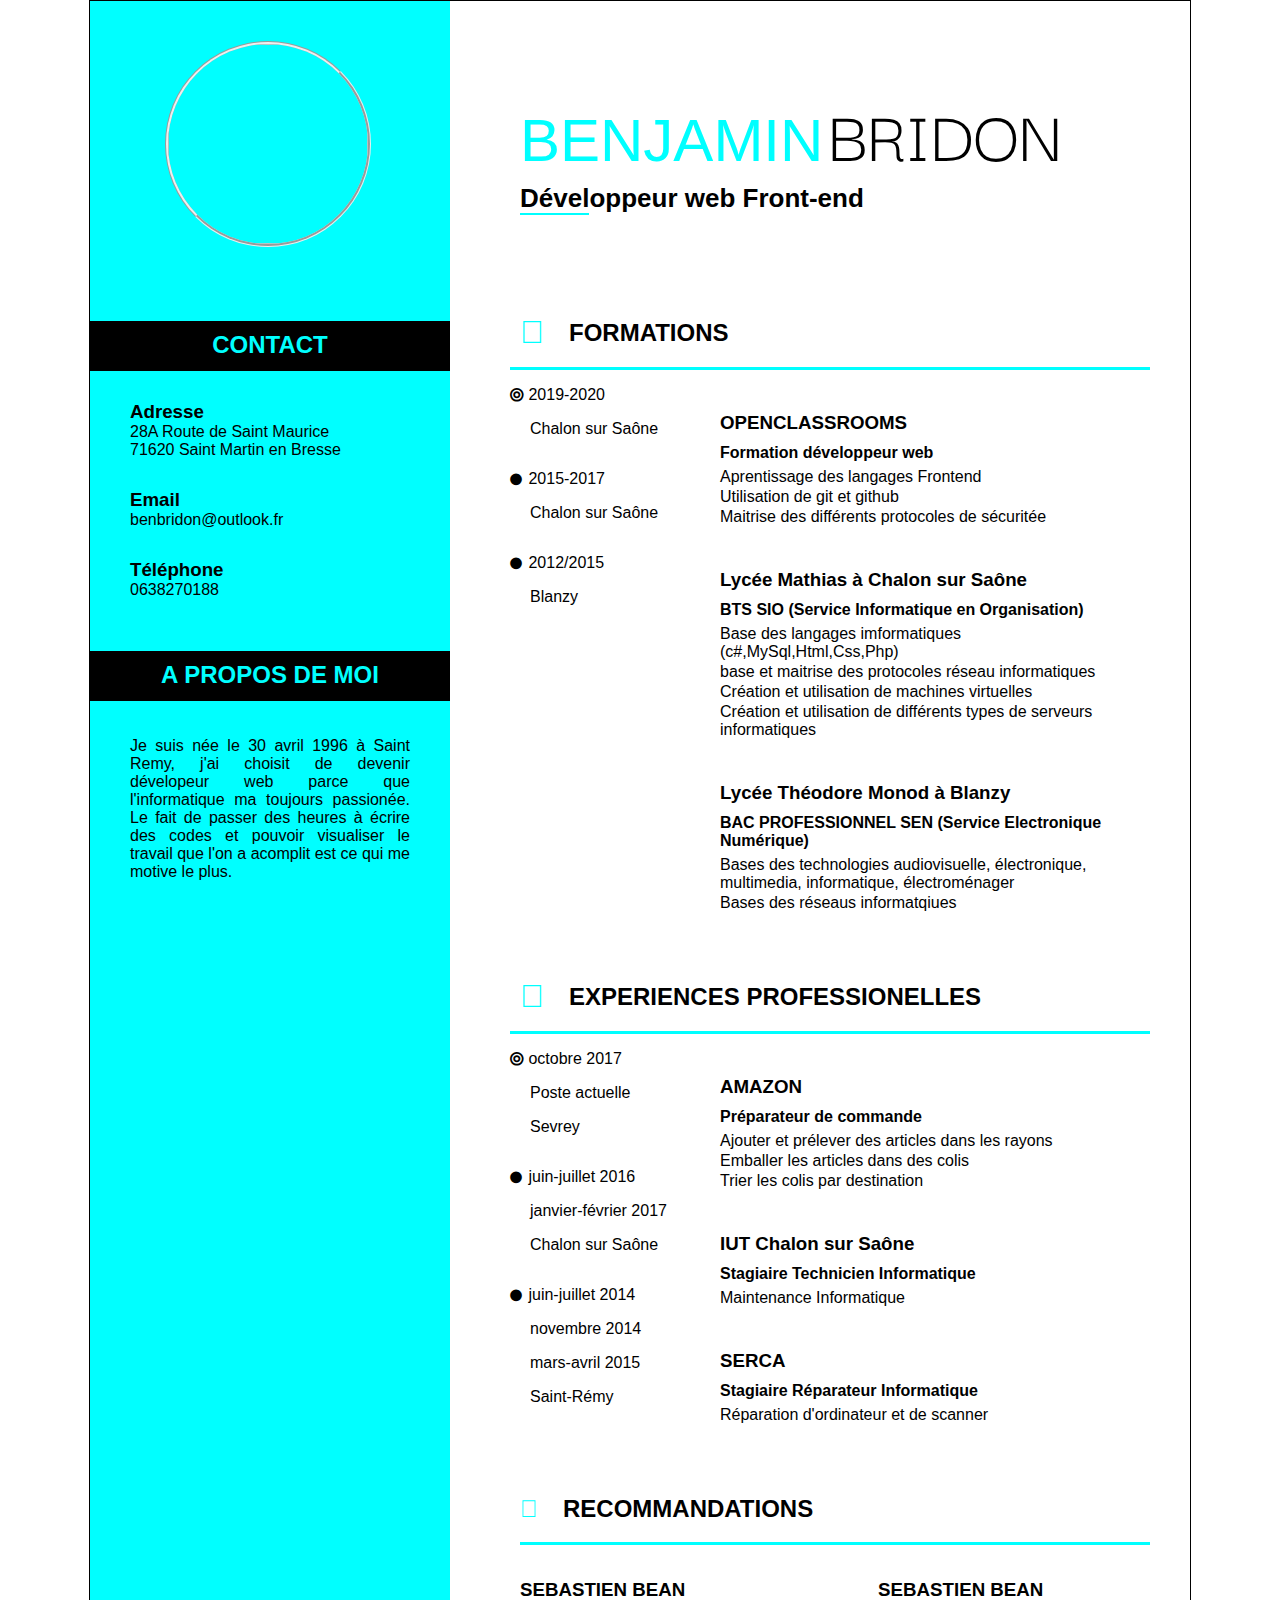
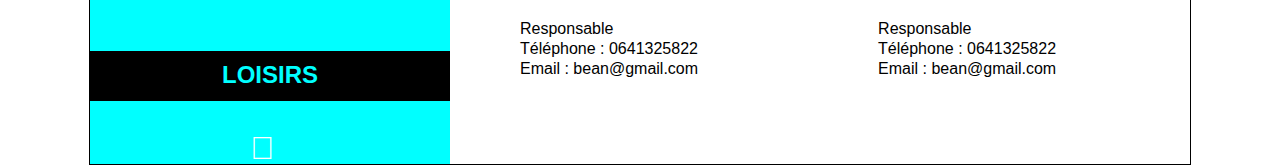
==== index.html @ bb64866f "Update index.html" ====
<!DOCTYPE html>

<html lang="fr">
<head>
    <meta charset="utf-8" />
    <title>cv</title>
    <link rel="stylesheet" href="style.css" />
    <link rel="stylesheet" media="screen and (max-width: 1000px)" href="format_tablette.css" />
    <link rel="stylesheet" media="screen and (max-width: 600px)" href="format_telephone.css" />
    <link rel="stylesheet" href="https://fonts.googleapis.com/css?family=Darker+Grotesque:400">
    <link rel="stylesheet" href="https://pro.fontawesome.com/releases/v5.13.0/css/all.css">

    <meta name="viewport" content="width=device-width, initial-scale=1">
</head>
<body>


    <section id="conteneur1">

        <aside id="photo"><img src="images/photo.png"></aside>

        <div class="titre1"><h2> CONTACT </h2></div>
        <aside id="contact">
            <h3>Adresse</h3>
            <p>28A Route de Saint Maurice</p>
            <p>71620 Saint Martin en Bresse</p>

            <h3>Email</h3>
            <a href="benbridon@outlook.fr">benbridon@outlook.fr</a>
            <h3>Téléphone</h3>
            <p>0638270188</p>
        </aside>


        <div class="titre1"><h2>A PROPOS DE MOI</h2></div>
        <aside id="propo">
            <p>
                Je suis née le 30 avril 1996 à Saint Remy, j'ai choisit de devenir dévelopeur web parce que
                l'informatique ma toujours passionée. Le fait de passer des heures à écrire des codes et
                pouvoir visualiser le travail que l'on a acomplit est ce qui me motive le plus.
            </p>
        </aside>


        <div class="titre1"><h2>LOISIRS</h2></div>
        <aside id="activ">
            <i class="far fa-headphones fa-2x"></i>
            <i class="far fa-tv-alt fa-2x"></i>
            <i class="far fa-gamepad-alt fa-2x"></i>
            <i class="fal fa-biking fa-2x"></i>
        </aside>



    </section>





    <section id="conteneur2">
        <div id="etudiant">
            <span id="nom1">BENJAMIN</span>
            <span id="nom2">BRIDON</span>
            <p><span id="metier">Dével</span>oppeur web Front-end</p>
        </div>


        <div class="titre2"><h2><i class="fal fa-graduation-cap subtitle_icon fa-lg"></i>FORMATIONS</h2></div>
        <section id="formation">
            <article id="dateformation">
                <div class="date1">

                    <p><i class="fas fa-bullseye fa-sm"></i> 2019-2020</p>
                    <p class="ville">Chalon sur Saône</p>

                </div>

                <div class="date2">

                    <p> <i class="fas fa-circle fa-xs"></i> 2015-2017</p>
                    <p class="ville">  Chalon sur Saône</p>


                </div>
                <div class="date3">


                    <p>  <i class="fas fa-circle fa-xs"></i> 2012/2015</p>

                    <p class="ville">
                        Blanzy

                    </p>

                </div>

            </article>
            <aside id="nom_formation">
                <div id="formation1">
                    <h3>OPENCLASSROOMS</h3>
                    <h4>Formation développeur web</h4>
                    <p> Aprentissage des langages Frontend</p>
                    <p>  Utilisation de git et github</p>
                    <p>Maitrise des différents protocoles de sécuritée</p>
                </div>

                <div id="formation2">


                    <h3>Lycée Mathias à Chalon sur Saône</h3>
                    <h4>BTS SIO (Service Informatique en Organisation)</h4>

                    <p>Base des langages imformatiques (c#,MySql,Html,Css,Php)</p>
                    <p>base et maitrise des protocoles réseau informatiques</p>
                    <p>Création et utilisation de machines virtuelles</p>
                    <p>Création et utilisation de différents types de serveurs informatiques</p>


                </div>


                <div id="formation3">


                    <h3>Lycée Théodore Monod à Blanzy</h3>
                    <h4>BAC PROFESSIONNEL SEN (Service Electronique Numérique)</h4>

                    <p>Bases des technologies audiovisuelle, électronique, multimedia, informatique, électroménager</p>
                    <p>Bases des réseaus informatqiues</p>


                </div>


            </aside>




        </section>




        <div class="titre2"><h2><i class="fal fa-briefcase fa-lg"></i>EXPERIENCES PROFESSIONELLES</h2></div>
        <section id="experience">
            <article id="date-experience">
                <div class="experience1">

                    <p><i class="fas fa-bullseye fa-sm"></i> octobre 2017</p>
                    <p class="fonct">Poste actuelle</p>
                    <p class="ville">Sevrey</p>


                </div>

                <div class="experience2">

                    <p><i class="fas fa-circle fa-xs"></i> juin-juillet 2016</p>
                    <p class="fonct">janvier-février 2017</p>
                    <p class="ville">Chalon sur Saône</p>

                </div>
                <div class="experience3">

                    <p><i class="fas fa-circle fa-xs"></i> juin-juillet 2014</p>
                    <p class="fonct">novembre 2014</p>
                    <p class="fonct">mars-avril 2015</p>
                    <p class="ville">Saint-Rémy</p>

                </div>


            </article>
            <article id="lieu-experience">
                <div id="lieu1">

                    <h3>AMAZON</h3>
                    <h4>Préparateur de commande</h4>

                    <p>Ajouter et prélever des articles dans les rayons</p>
                    <p>Emballer les articles  dans des colis</p>
                    <p>Trier les colis par destination</p>


                </div>

                <div id="lieu2">

                    <h3>IUT Chalon sur Saône</h3>
                    <h4>Stagiaire Technicien Informatique</h4>
                    <p>Maintenance Informatique</p>

                </div>
                <div id="lieu3">

                    <h3>SERCA</h3>
                    <h4>Stagiaire Réparateur Informatique</h4>
                    <p>Réparation d'ordinateur et de scanner</p>

                </div>

            </article>


        </section>

        <div class="titre2"><h2><i class="fal fa-pencil-alt"></i>RECOMMANDATIONS</h2></div>
        <aside id="reco">
            <div id="source1">
                <h3>SEBASTIEN BEAN</h3>
                <p>Responsable</p>
                <p>Téléphone : 0641325822</p>
                <p>Email : bean@gmail.com</p>
            </div>
            <div id="source2">
                <h3>SEBASTIEN BEAN</h3>
                <p>Responsable</p>
                <p>Téléphone : 0641325822</p>
                <p>Email : bean@gmail.com</p>
            </div>
        </aside>



    </section>


</body>
</html>
---- style.css ----
﻿body {
    display: flex;
    width: 1100px;
    margin: auto;
    border: 1px solid black;
}

h1 {
    font-weight: bold;
}

#conteneur1 {
    display: flex;
    flex-direction: column;
    text-align: left;
    background-color: aqua;
    flex-wrap: wrap;
    width: 360px;
}

#photo {
    height: 320px;
}

img {
    border-radius: 50%;
    width: 200px;
    height: 200px;
    border: groove;
    margin-left: 75px;
    margin-top: 40px;
}

#contact {
    height: 280px;
}

    #contact h3 {
        margin-top: 30px;
        margin-bottom: 0;
    }

    #contact p,
    #contact a {
        margin-top: 0;
        margin-bottom: 0;
    }

    #contact h3,
    #contact p,
    #contact a {
        display: flex;
        flex-direction: column;
        padding-left: 40px;
    }

    #contact a {
        color: #000000;
        text-decoration: none;
    }

        #contact a:hover {
            color: white;
            text-decoration: underline;
        }

#propo {
    height: 950px;
}

    #propo p {
        padding-left: 40px;
        padding-right: 40px;
        padding-top: 20px;
        text-align: justify;
    }

#loisir {
    height: 205px;
}

#activ {
    padding-top: 30px;
    padding-left: 70px;
}

    #activ i {
        padding-right: 15px;
    }

.fa-headphones {
  color:white;  
}

.fa-tv-alt {
   color:white; 
}

.fa-gamepad-alt {
    color:white;
}

.fa-biking {
    color:white;
}

.titre1 {
    color: aqua;
    background-color: black;
    text-align: center;
    height: 50px;
}

    .titre1 h2 {
        margin-bottom: 20px;
        margin-top: 10px;
    }

#conteneur2 {
    display: flex;
    flex-direction: column;
    text-align: left;
    flex-wrap: wrap;
    width: 700px;
}

.titre2 {
    color: black;
    margin-left: 70px;
}

* {
    font-family: Verdana,Arial,Arial Black,Comic Sans MS,Courier New;
}


#etudiant {
    margin-left: 70px;
    margin-bottom: 80px;
    margin-top: 80px;
}

    #etudiant p {
        margin-bottom: 5px;
        margin-top: 0px;
        font-size: 26px;
        font-weight: bold;
    }

#nom1 {
    color: aqua;
    font-family: 'Roboto', sans-serif;
    font-size: 60px;
}

#nom2 {
    color: black;
    font-family: 'Darker Grotesque', sans-serif;
    font-size: 75px;
}

#metier {
    border-bottom: solid 2px aqua;
}

.fa-graduation-cap {
    color:aqua;
    margin-right: 25px;
}


#formation {
    display: flex;
    align-items: flex-start;
    border-top: solid 3px aqua;
    margin-left: 60px;
    width: 640px;
}



#dateformation {
    display: flex;
    flex-direction: column;
    text-align: left;
    justify-content: flex-start;
    width: 210px;
}

#date1 {
    display: flex;
    flex-direction: column;
    text-align: left;
    margin-top: 42px;
    margin-bottom: 120px;
}

    #date1 p {
        margin-bottom: 2px;
        margin-top: 2px;
    }

#date2 {
    margin-bottom: 210px;
}

    #date2 p {
        margin-bottom: 2px;
        margin-top: 2px;
    }

#date3 p {
    margin-bottom: 2px;
    margin-top: 2px;
}

#nom_formation {
    display: flex;
    flex-direction: column;
    text-align: right;
    margin-bottom: 50px;
}

#formation1 {
    display: flex;
    flex-direction: column;
    text-align: left;
    width: 400px;
    margin-top: 0px;
}

    #formation1 h3 {
        margin-top: 42px;
        margin-bottom: 5px;
    }

    #formation1 p {
        margin-top: 1px;
        margin-bottom: 1px;
    }

    #formation1 h4 {
        margin-top: 5px;
        margin-bottom: 5px;
    }

#formation2 {
    display: flex;
    flex-direction: column;
    text-align: left;
    width: 400px;
}

    #formation2 h3 {
        margin-top: 42px;
        margin-bottom: 5px;
    }

    #formation2 p {
        margin-top: 1px;
        margin-bottom: 1px;
    }

    #formation2 h4 {
        margin-top: 5px;
        margin-bottom: 5px;
    }

#formation3 {
    display: flex;
    flex-direction: column;
    text-align: left;
    width: 400px;
}

    #formation3 h3 {
        margin-top: 42px;
        margin-bottom: 5px;
    }

    #formation3 p {
        margin-top: 1px;
        margin-bottom: 1px;
    }

    #formation3 h4 {
        margin-top: 5px;
        margin-bottom: 5px;
    }

.fa-briefcase {
    color: aqua;
    margin-right: 25px;
}

#experience {
    display: flex;
    align-items: flex-start;
    border-top: solid 3px aqua;
    margin-left: 60px;
    width: 640px;
}

#date-experience {
    display: flex;
    flex-direction: column;
    text-align: left;
    justify-content: flex-start;
    width: 210px;
}

#experience1 {
    display: flex;
    flex-direction: column;
    text-align: left;
    margin-top: 42px;
    margin-bottom: 95px;
}

    #experience1 p {
        margin-top: 2px;
        margin-bottom: 2px;
    }

#experience2 {
    margin-bottom: 55px;
}

    #experience2 p {
        margin-top: 2px;
        margin-bottom: 2px;
    }

#experience3 p {
    margin-top: 2px;
    margin-bottom: 2px;
}

#lieu-experience {
    display: flex;
    flex-direction: column;
    text-align: right;
    margin-bottom: 50px;
    width: 390px;
}

#lieu1 {
    display: flex;
    flex-direction: column;
    text-align: left;
}

    #lieu1 h3 {
        margin-top: 42px;
        margin-bottom: 5px;
    }

    #lieu1 h4 {
        margin-top: 5px;
        margin-bottom: 5px;
    }

    #lieu1 p {
        margin-top: 1px;
        margin-bottom: 1px;
    }

#lieu2 {
    display: flex;
    flex-direction: column;
    text-align: left;
}

    #lieu2 h3 {
        margin-top: 42px;
        margin-bottom: 5px;
    }

    #lieu2 h4 {
        margin-top: 5px;
        margin-bottom: 5px;
    }

    #lieu2 p {
        margin-top: 1px;
        margin-bottom: 1px;
    }

#lieu3 {
    display: flex;
    flex-direction: column;
    text-align: left;
}

    #lieu3 h3 {
        margin-top: 42px;
        margin-bottom: 5px;
    }

    #lieu3 h4 {
        margin-top: 5px;
        margin-bottom: 5px;
    }

    #lieu3 p {
        margin-top: 1px;
        margin-bottom: 1px;
    }

.fa-pencil-alt {
    color: aqua;
    margin-right: 25px;
}

#source1 {
    margin-right: 50px;
    margin-top: 15px;
    margin-right: 180px;
}

#source2 {
    margin-top: 15px;
}

#reco p {
    margin-top: 1px;
    margin-bottom: 2px;
}

#reco {
    border-top: solid 3px aqua;
    margin-left: 70px;
    height: 200px;
    display: flex;
}

.ville {
    margin-left: 20px;
}

.fonct {
    margin-left: 20px;
}

.fa-xs {
    font-size: .75em;
    margin-right: 2px;
}
---- format_tablette.css ----
body {
    display: flex;
    flex-direction: column;
    flex-wrap: wrap;
    width: 1000px;
    text-orientation: initial;
}

#photo {
    display: none;
}

#etudiant {
    margin-left: 10%;
    width: 1000px;
}


#conteneur2 p {
    font-size: 1.3em;
}
#conteneur1 p {
    font-size: 1.3em;
}

#formation {
    margin-left: 20px;
    width: 980px;
    display: flex;
    flex-direction: column;
    height: auto;
}
#formation h4{
    font-size:20px;
}
.date1 {
        margin-top: 22px;
        margin-bottom: 0px;
        width: 980px;
    }

.date2 {
    margin-top: 22px;
    margin-bottom: 0px;
    width: 980px;
}

.date3 {
    margin-top: 22px;
    margin-bottom: 0px;
    width: 980px;
}

#dateformation .date1 {
    order: 1;
    width: 980px;
}

#dateformation .date2 {
    order: 3;
    width: 980px;
}

#dateformation .date3 {
    order: 5;
    width: 980px;
}

#formation1 {
    order: 2;
    margin-top: 0px;
    width: 980px;
}

#formation2 {
    order: 4;
    width: 980px;
}

#formation3 {
    order: 6;
    width: 80%;
}

#formation1 h3 {
    margin-top: 10px;
    width: 980px;
}

#formation2 h3 {
    margin-top: 10px;
    width: 980px;
}

#formation3 h3 {
    margin-top: 10px;
    width: 980px;
}

#dateformation {
    display: contents;
}

#nom_formation {
    display: contents;
}

#experience {
    margin-left: 20px;
    width: 980px;
    display: flex;
    flex-direction: column;
    height: auto;
}

#experience h3 {
        margin-top:10px;
    }
	
#experience h4 {
        font-size: 20px;
    }
#date-experience {
    display: contents;
}

#lieu-experience {
    display: contents;
}
.experience1 {
    order: 1;
    margin-bottom: 0px;
    margin-top: 22px;
    width: 980px;
}
.experience2 {
    order: 3;
    margin-bottom: 0px;
	margin-top: 22px;
    width: 980px;
	
}
.experience3 {
    order: 5;
    margin-bottom: 0px;
	margin-top: 22px;
    width: 980px;
}
#lieu1 {
    order: 2;
    margin-bottom: 10px;
    margin-top: 5px;
    width: 980px;
}
#lieu2 {
    order: 4;
    margin-bottom: 10px;
    width: 980px;
}
#lieu3 {
    order: 6;
    width:980px;
}
    #propo {
    height: auto;
    width: 100%;
}

#contact {
    height: auto;
    width: 100%;
    padding-bottom:10px;
}

#reco {
    margin-left: 0px;
    width: 100%;
}

#loisir {
    width: 100%;
}

#conteneur1 {
    order: 2;
    width: 100%;
}

#conteneur2 {
    order: 1;
    width: 100%;
}

.titre1 {
    width: 100%;
}

#activ {
    padding-left: 370px;
	height: 80px;
}
#activ i {
        padding-right: 35px;
    }
.titre2 {
    margin-left: 20px;
	margin-top: 22px;
}

#source1 {
	margin-left: 20px;
}


#propo p {
	padding-top: 0px;
}
---- format_telephone.css ----
body {
    display: flex;
    flex-direction: column;
    flex-wrap:wrap;
    width:600px;
    text-orientation:initial;
    }

#conteneur1{
    width:600px;
}

#conteneur2 {
    width: 600px;
}
#formation{
    width:580px;
}
#experience{
    width:580px;
}
#etudiant {
    width: 600px;
    margin-left:45px;
}
.date1{
    width:580px;
}
.date2 {
    width: 580px;
}
.date3 {
    width: 580px;
}
#formation1{
    width:580px;
}
#formation2 {
    width: 580px;
}
#formation3 {
    width: 580px;
}
#lieu1{
    width:580px;
}
#lieu2 {
    width: 580px;
}
#lieu3 {
    width: 580px;
}
#experience1{
    width:580px;
}
#experience2 {
    width: 580px;
}
#experience3 {
    width: 580px;
}
.titre1 {
    width: 600px;
}
#reco{
    width:600px;
    padding-bottom:10px;
}
#propo{
    width:600px;
}
#activ{
    padding-left:200px;
}
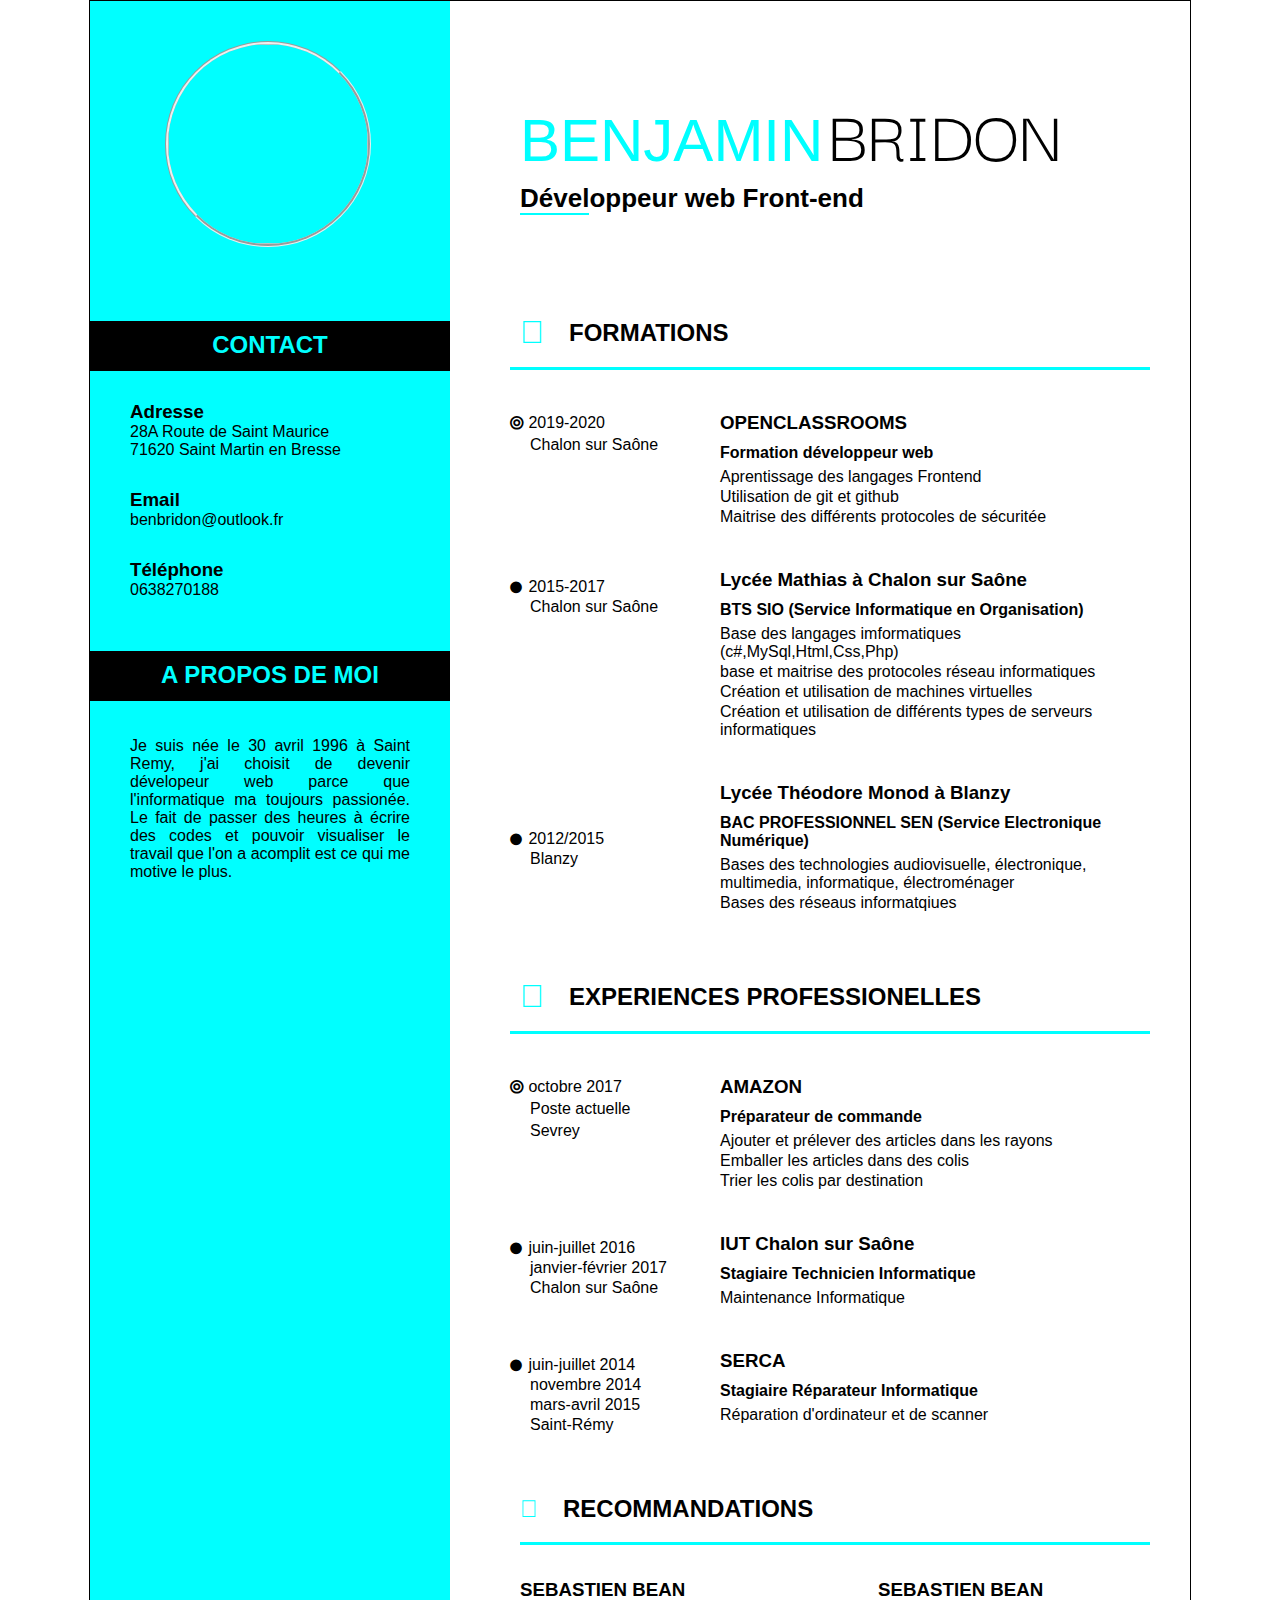
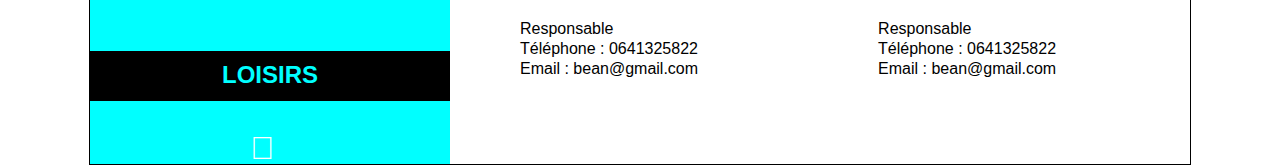
==== commit 90a8f350: "Update index.html" ====
--- a/index.html
+++ b/index.html
@@ -7,6 +7,7 @@
     <link rel="stylesheet" href="style.css" />
     <link rel="stylesheet" media="screen and (max-width: 1000px)" href="format_tablette.css" />
     <link rel="stylesheet" media="screen and (max-width: 600px)" href="format_telephone.css" />
+    <link rel="stylesheet" media="screen and (max-width: 400px)" href="format_telephone.css" />
     <link rel="stylesheet" href="https://fonts.googleapis.com/css?family=Darker+Grotesque:400">
     <link rel="stylesheet" href="https://pro.fontawesome.com/releases/v5.13.0/css/all.css">
 
--- a/style.css
+++ b/style.css
@@ -1,4 +1,4 @@
-﻿body {
+body {
     display: flex;
     width: 1100px;
     margin: auto;
@@ -89,19 +89,19 @@
     }
 
 .fa-headphones {
-  color:white;  
+    color: white;
 }
 
 .fa-tv-alt {
-   color:white; 
+    color: white;
 }
 
 .fa-gamepad-alt {
-    color:white;
+    color: white;
 }
 
 .fa-biking {
-    color:white;
+    color: white;
 }
 
 .titre1 {
@@ -164,7 +164,7 @@
 }
 
 .fa-graduation-cap {
-    color:aqua;
+    color: aqua;
     margin-right: 25px;
 }
 
@@ -187,7 +187,7 @@
     width: 210px;
 }
 
-#date1 {
+.date1 {
     display: flex;
     flex-direction: column;
     text-align: left;
@@ -195,21 +195,21 @@
     margin-bottom: 120px;
 }
 
-    #date1 p {
+    .date1 p {
         margin-bottom: 2px;
         margin-top: 2px;
     }
 
-#date2 {
+.date2 {
     margin-bottom: 210px;
 }
 
-    #date2 p {
+    .date2 p {
         margin-bottom: 2px;
         margin-top: 2px;
     }
 
-#date3 p {
+.date3 p {
     margin-bottom: 2px;
     margin-top: 2px;
 }
@@ -226,7 +226,7 @@
     flex-direction: column;
     text-align: left;
     width: 400px;
-    margin-top: 0px;
+    margin-top:0px;
 }
 
     #formation1 h3 {
@@ -243,7 +243,6 @@
         margin-top: 5px;
         margin-bottom: 5px;
     }
-
 #formation2 {
     display: flex;
     flex-direction: column;
@@ -265,7 +264,6 @@
         margin-top: 5px;
         margin-bottom: 5px;
     }
-
 #formation3 {
     display: flex;
     flex-direction: column;
@@ -287,7 +285,6 @@
         margin-top: 5px;
         margin-bottom: 5px;
     }
-
 .fa-briefcase {
     color: aqua;
     margin-right: 25px;
@@ -309,7 +306,7 @@
     width: 210px;
 }
 
-#experience1 {
+.experience1 {
     display: flex;
     flex-direction: column;
     text-align: left;
@@ -317,21 +314,21 @@
     margin-bottom: 95px;
 }
 
-    #experience1 p {
+    .experience1 p {
         margin-top: 2px;
         margin-bottom: 2px;
     }
 
-#experience2 {
+.experience2 {
     margin-bottom: 55px;
 }
 
-    #experience2 p {
+    .experience2 p {
         margin-top: 2px;
         margin-bottom: 2px;
     }
 
-#experience3 p {
+.experience3 p {
     margin-top: 2px;
     margin-bottom: 2px;
 }
@@ -364,7 +361,6 @@
         margin-top: 1px;
         margin-bottom: 1px;
     }
-
 #lieu2 {
     display: flex;
     flex-direction: column;
@@ -385,7 +381,6 @@
         margin-top: 1px;
         margin-bottom: 1px;
     }
-
 #lieu3 {
     display: flex;
     flex-direction: column;
@@ -406,7 +401,6 @@
         margin-top: 1px;
         margin-bottom: 1px;
     }
-
 .fa-pencil-alt {
     color: aqua;
     margin-right: 25px;
--- a/format_tablette.css
+++ b/format_tablette.css
@@ -11,16 +11,17 @@
 }
 
 #etudiant {
-    margin-left: 10%;
-    width: 1000px;
+    margin-left:8%;
+    margin-right:20%;
+    text-align:justify;
 }
 
 
 #conteneur2 p {
-    font-size: 1.3em;
+    font-size: 1em;
 }
 #conteneur1 p {
-    font-size: 1.3em;
+    font-size: 1em;
 }
 
 #formation {
@@ -36,65 +37,71 @@
 .date1 {
         margin-top: 22px;
         margin-bottom: 0px;
-        width: 980px;
+	margin-left:3%;
     }
 
 .date2 {
     margin-top: 22px;
     margin-bottom: 0px;
-    width: 980px;
+    margin-left:3%;
 }
 
 .date3 {
     margin-top: 22px;
     margin-bottom: 0px;
-    width: 980px;
+    margin-left:3%;
 }
 
 #dateformation .date1 {
     order: 1;
-    width: 980px;
+    margin-left:3%;
 }
 
 #dateformation .date2 {
     order: 3;
-    width: 980px;
+    margin-left:3%;
 }
 
 #dateformation .date3 {
     order: 5;
-    width: 980px;
+    margin-left:3%;
 }
 
 #formation1 {
     order: 2;
     margin-top: 0px;
-    width: 980px;
+    margin-left:7%;
+    margin-right:25%;
+    width:50%;
+    text-align:justify;
 }
 
 #formation2 {
     order: 4;
-    width: 980px;
+    margin-left: 7%;
+    margin-right: 25%;
+    width: 50%;
+    text-align: justify;
 }
 
 #formation3 {
     order: 6;
-    width: 80%;
+    margin-left: 7%;
+    margin-right: 25%;
+    width: 50%;
+    text-align: justify;
 }
 
 #formation1 h3 {
     margin-top: 10px;
-    width: 980px;
 }
 
 #formation2 h3 {
     margin-top: 10px;
-    width: 980px;
 }
 
 #formation3 h3 {
     margin-top: 10px;
-    width: 980px;
 }
 
 #dateformation {
@@ -131,50 +138,67 @@
     order: 1;
     margin-bottom: 0px;
     margin-top: 22px;
-    width: 980px;
+    margin-left:7%;
 }
 .experience2 {
     order: 3;
     margin-bottom: 0px;
-	margin-top: 22px;
-    width: 980px;
+    margin-top: 22px;
+    margin-left:7%;
 	
 }
 .experience3 {
     order: 5;
     margin-bottom: 0px;
-	margin-top: 22px;
-    width: 980px;
+    margin-top: 22px;
+    margin-left:7%;
 }
 #lieu1 {
     order: 2;
     margin-bottom: 10px;
     margin-top: 5px;
-    width: 980px;
+    margin-left: 7%;
+    margin-right: 25%;
+    width: 50%;
+    text-align: justify;
 }
 #lieu2 {
     order: 4;
     margin-bottom: 10px;
-    width: 980px;
+    margin-left: 7%;
+    margin-right: 25%;
+    width: 50%;
+    text-align: justify;
 }
 #lieu3 {
     order: 6;
-    width:980px;
+    margin-left: 7%;
+    margin-right: 25%;
+    width: 50%;
+    text-align: justify;
 }
     #propo {
-    height: auto;
-    width: 100%;
+    height: 150px;
+    margin-left:5%;
+    margin-right:25%;
+    width:50%;
+    text-align:justify;
 }
 
 #contact {
     height: auto;
     width: 100%;
     padding-bottom:10px;
+    margin-left:5%;
+    text-align:justify;
 }
 
 #reco {
     margin-left: 0px;
     width: 100%;
+    display:flex;
+    flex-direction:column;
+    height:auto;
 }
 
 #loisir {
@@ -196,7 +220,7 @@
 }
 
 #activ {
-    padding-left: 370px;
+    padding-left:9%;
 	height: 80px;
 }
 #activ i {
@@ -206,12 +230,32 @@
     margin-left: 20px;
 	margin-top: 22px;
 }
-
+.fa-graduation-cap{
+    margin-left:7%;
+}
+.fa-briefcase{
+    margin-left:7%;
+}
+.fa-pencil-alt{
+    margin-left:7%;
+}
 #source1 {
-	margin-left: 20px;
-}
-
+	margin-left: 7%;
+	order:1;
+}
+#source2{
+	order:2;
+	margin-left:7%;
+	margin-bottom:10px;
+}
 
 #propo p {
 	padding-top: 0px;
 }
+.titre2 h2{
+	text-align:justify;
+}
+.titre1 h2{
+	text-align:left;
+    margin-left:9%;
+}
--- a/format_telephone.css
+++ b/format_telephone.css
@@ -9,7 +9,12 @@
 #conteneur1{
     width:600px;
 }
-
+#conteneur1 p{
+    font-size:0,6em;
+}
+#conteneur2 p{
+    font-size:0,6em;
+}
 #conteneur2 {
     width: 600px;
 }
@@ -20,55 +25,55 @@
     width:580px;
 }
 #etudiant {
-    width: 600px;
-    margin-left:45px;
+    margin-right:25%;
+    margin-left:5%;
 }
-.date1{
-    width:580px;
-}
-.date2 {
-    width: 580px;
-}
-.date3 {
-    width: 580px;
-}
+
 #formation1{
-    width:580px;
+    margin-left:7%;
+    margin-right:20%;
+    width:60%;
 }
 #formation2 {
-    width: 580px;
+    margin-left: 7%;
+    margin-right: 20%;
+    width: 60%;
 }
 #formation3 {
-    width: 580px;
+    margin-left: 7%;
+    margin-right: 20%;
+    width: 60%;
 }
-#lieu1{
-    width:580px;
+#lieu1 {
+    margin-left: 7%;
 }
 #lieu2 {
-    width: 580px;
+    margin-left: 7%;
 }
 #lieu3 {
-    width: 580px;
+    margin-left: 7%;
 }
-#experience1{
-    width:580px;
+
+.titre1 {
+    width: 600px;
 }
-#experience2 {
-    width: 580px;
-}
-#experience3 {
-    width: 580px;
-}
-.titre1 {
+.titre2 {
     width: 600px;
 }
 #reco{
     width:600px;
     padding-bottom:10px;
 }
-#propo{
-    width:600px;
+#propo {
+    height: 300px;
+    margin-left: 1%;
 }
 #activ{
-    padding-left:200px;
+    margin-left:1%;
 }
+.fa-graduation-cap{
+    margin-left:7%;
+}
+#contact{
+    margin-left:1%;
+}
--- a/format_telephone.css
+++ b/format_telephone.css
@@ -9,7 +9,12 @@
 #conteneur1{
     width:600px;
 }
-
+#conteneur1 p{
+    font-size:0,6em;
+}
+#conteneur2 p{
+    font-size:0,6em;
+}
 #conteneur2 {
     width: 600px;
 }
@@ -20,55 +25,55 @@
     width:580px;
 }
 #etudiant {
-    width: 600px;
-    margin-left:45px;
+    margin-right:25%;
+    margin-left:5%;
 }
-.date1{
-    width:580px;
-}
-.date2 {
-    width: 580px;
-}
-.date3 {
-    width: 580px;
-}
+
 #formation1{
-    width:580px;
+    margin-left:7%;
+    margin-right:20%;
+    width:60%;
 }
 #formation2 {
-    width: 580px;
+    margin-left: 7%;
+    margin-right: 20%;
+    width: 60%;
 }
 #formation3 {
-    width: 580px;
+    margin-left: 7%;
+    margin-right: 20%;
+    width: 60%;
 }
-#lieu1{
-    width:580px;
+#lieu1 {
+    margin-left: 7%;
 }
 #lieu2 {
-    width: 580px;
+    margin-left: 7%;
 }
 #lieu3 {
-    width: 580px;
+    margin-left: 7%;
 }
-#experience1{
-    width:580px;
+
+.titre1 {
+    width: 600px;
 }
-#experience2 {
-    width: 580px;
-}
-#experience3 {
-    width: 580px;
-}
-.titre1 {
+.titre2 {
     width: 600px;
 }
 #reco{
     width:600px;
     padding-bottom:10px;
 }
-#propo{
-    width:600px;
+#propo {
+    height: 300px;
+    margin-left: 1%;
 }
 #activ{
-    padding-left:200px;
+    margin-left:1%;
 }
+.fa-graduation-cap{
+    margin-left:7%;
+}
+#contact{
+    margin-left:1%;
+}
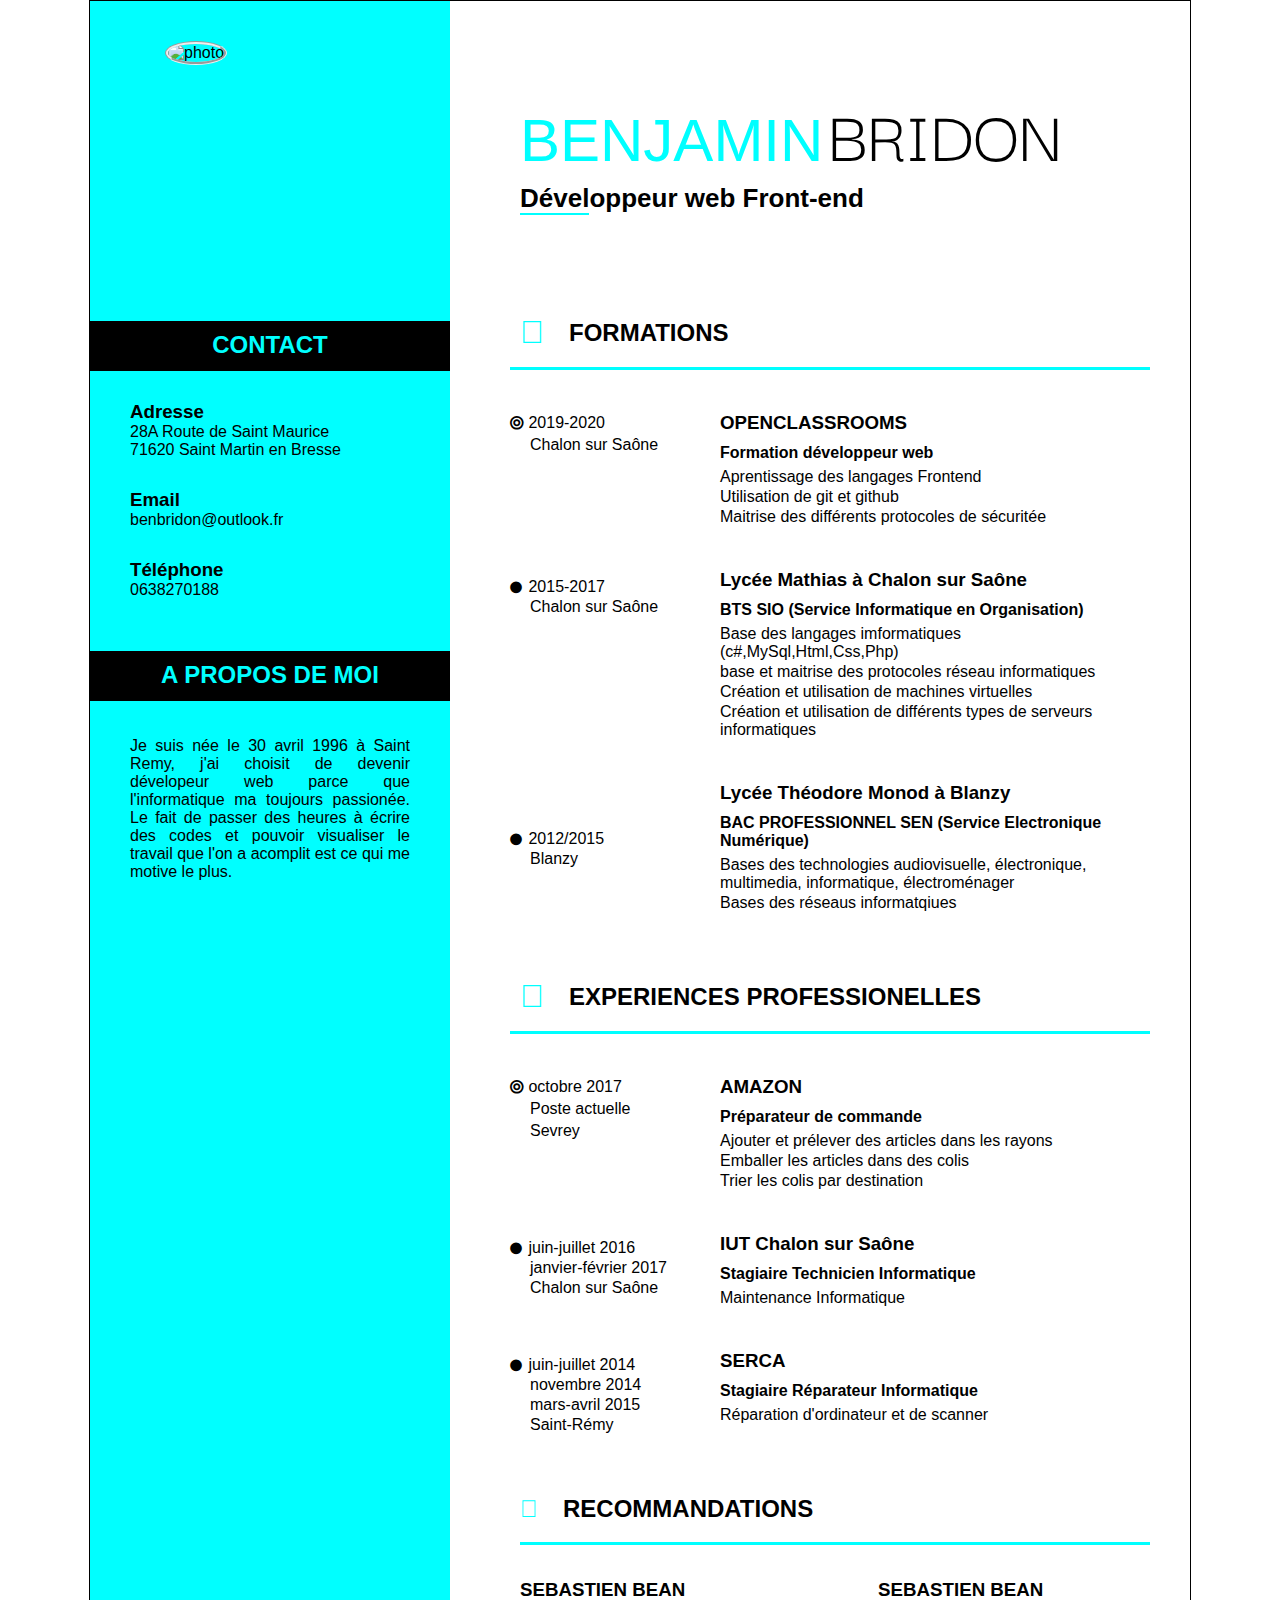
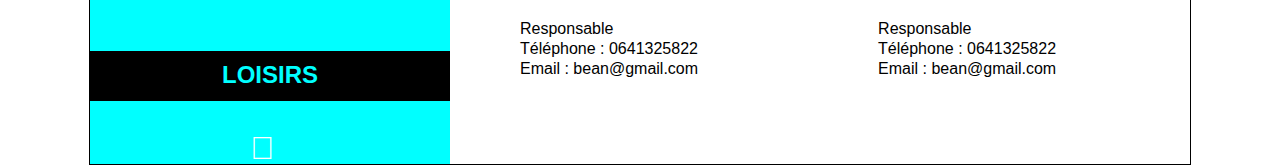
==== commit 004145e5: "Update index.html" ====
--- a/index.html
+++ b/index.html
@@ -7,7 +7,8 @@
     <link rel="stylesheet" href="style.css" />
     <link rel="stylesheet" media="screen and (max-width: 1000px)" href="format_tablette.css" />
     <link rel="stylesheet" media="screen and (max-width: 600px)" href="format_telephone.css" />
-    <link rel="stylesheet" media="screen and (max-width: 400px)" href="format_telephone.css" />
+    <link rel="stylesheet" media="screen and (max-width: 400px)" href="format_telephone_small.css" />
+    <link rel="stylesheet" media="screen and (max-width: 330px)" href="format_x_small.css" />
     <link rel="stylesheet" href="https://fonts.googleapis.com/css?family=Darker+Grotesque:400">
     <link rel="stylesheet" href="https://pro.fontawesome.com/releases/v5.13.0/css/all.css">
 
@@ -18,7 +19,7 @@
 
     <section id="conteneur1">
 
-        <aside id="photo"><img src="images/photo.png"></aside>
+        <aside id="photo"><img src="images/photo.png" alt=photo identité></aside>
 
         <div class="titre1"><h2> CONTACT </h2></div>
         <aside id="contact">
--- a/format_tablette.css
+++ b/format_tablette.css
@@ -72,24 +72,24 @@
     margin-top: 0px;
     margin-left:7%;
     margin-right:25%;
-    width:50%;
-    text-align:justify;
+    width:95%;
+    text-align:left;
 }
 
 #formation2 {
     order: 4;
     margin-left: 7%;
     margin-right: 25%;
-    width: 50%;
-    text-align: justify;
+    width:95%;
+    text-align:left;
 }
 
 #formation3 {
     order: 6;
-    margin-left: 7%;
-    margin-right: 25%;
-    width: 50%;
-    text-align: justify;
+    margin-left: 4%;
+    margin-right: 30%;
+    width:65%;
+    text-align:left;
 }
 
 #formation1 h3 {
@@ -159,30 +159,29 @@
     margin-top: 5px;
     margin-left: 7%;
     margin-right: 25%;
-    width: 50%;
-    text-align: justify;
+    width:95%;
+    text-align:left;
 }
 #lieu2 {
     order: 4;
     margin-bottom: 10px;
     margin-left: 7%;
     margin-right: 25%;
-    width: 50%;
-    text-align: justify;
+    width:95%;
+    text-align:left;
 }
 #lieu3 {
     order: 6;
     margin-left: 7%;
     margin-right: 25%;
-    width: 50%;
-    text-align: justify;
+    width:95%;
+    text-align:left;
 }
     #propo {
     height: 150px;
-    margin-left:5%;
     margin-right:25%;
-    width:50%;
-    text-align:justify;
+    width:70%;
+    text-align:left;
 }
 
 #contact {
@@ -190,7 +189,7 @@
     width: 100%;
     padding-bottom:10px;
     margin-left:5%;
-    text-align:justify;
+    text-align:left;
 }
 
 #reco {
@@ -228,7 +227,7 @@
     }
 .titre2 {
     margin-left: 20px;
-	margin-top: 22px;
+    margin-bottom:0px;
 }
 .fa-graduation-cap{
     margin-left:7%;
@@ -252,8 +251,10 @@
 #propo p {
 	padding-top: 0px;
 }
-.titre2 h2{
-	text-align:justify;
+.titre2 h2 {
+    text-align: left;
+    padding-top: 0px;
+    padding-bottom: 0px;
 }
 .titre1 h2{
 	text-align:left;
--- a/format_telephone.css
+++ b/format_telephone.css
@@ -1,79 +1,198 @@
 body {
     display: flex;
     flex-direction: column;
-    flex-wrap:wrap;
-    width:600px;
-    text-orientation:initial;
+    flex-wrap: wrap;
+    width: 400px;
+    text-orientation: initial;
+    padding-right:10px;
+    padding-left:0px;
+    margin-left:0px;
+}
+
+#conteneur1 {
+    width: 400px;
+    padding-left:0px;
+    margin-left:0px;
+}
+
+#conteneur2 {
+    width: 400px;
+    padding-left:0px;
+    margin-left:0px;
+}
+.titre1 {
+    width: 400px;
+}
+#conteneur1 p {
+    font-size: 0,4em;
+}
+
+#conteneur2 p {
+    font-size: 0,4em;
+}
+#etudiant {
+    font-size:15px;
+    margin-right:10%;
+    width:50%;
+    text-align:left;
+}
+#nom1{
+    font-size:20px;
+}
+#nom2 {
+    font-size: 20px;
+}
+#formation {
+    width: 390px;
+}
+.date1{
+    font-size:12px;
+    margin-left:1%;
+    margin-right:20%;
+}
+.date2 {
+    font-size: 12px;
+    margin-left: 1%;
+    margin-right: 20%;
+}
+.date3 {
+    font-size: 12px;
+    margin-left: 1%;
+    margin-right: 20%;
+}
+#formation h4 {
+        font-size:12px;
+    }
+#formation1 {
+    text-align:left;
+    margin-left:2px;
+    margin-right:25%;
+    font-size:10px;
+    width:70%;
+}
+
+#formation2 {
+    text-align:left;
+    margin-left:2px;
+    margin-right: 25%;
+    font-size: 10px;
+    width:70%;
+}
+
+#formation3 {
+    text-align: left;
+    margin-left:2px;
+    margin-right: 25%;
+    font-size: 10px;
+    width:70%;
+}
+#experience {
+    width: 390px;
+}
+    #experience h4 {
+        font-size: 12px;
     }
 
-#conteneur1{
-    width:600px;
-}
-#conteneur1 p{
-    font-size:0,6em;
-}
-#conteneur2 p{
-    font-size:0,6em;
-}
-#conteneur2 {
-    width: 600px;
-}
-#formation{
-    width:580px;
-}
-#experience{
-    width:580px;
-}
-#etudiant {
-    margin-right:25%;
-    margin-left:5%;
+#lieu1 {
+    text-align:left;
+    margin-left: 1%;
+    margin-right: 20%;
+    font-size: 10px;
+    width:70%;
 }
 
-#formation1{
-    margin-left:7%;
-    margin-right:20%;
-    width:60%;
-}
-#formation2 {
-    margin-left: 7%;
+#lieu2 {
+    text-align:left;
+    margin-left: 1%;
     margin-right: 20%;
-    width: 60%;
-}
-#formation3 {
-    margin-left: 7%;
-    margin-right: 20%;
-    width: 60%;
-}
-#lieu1 {
-    margin-left: 7%;
-}
-#lieu2 {
-    margin-left: 7%;
-}
-#lieu3 {
-    margin-left: 7%;
+    font-size: 10px;
+    width: 70%;
 }
 
-.titre1 {
-    width: 600px;
+#lieu3 {
+    text-align:left;
+    margin-left: 1%;
+    margin-right: 20%;
+    font-size: 10px;
+    width: 70%;
 }
-.titre2 {
-    width: 600px;
+
+.experience1 {
+    text-align:left;
+    margin-left: 1%;
+    margin-right: 20%;
+    font-size: 10px;
 }
-#reco{
-    width:600px;
-    padding-bottom:10px;
+
+.experience2 {
+    text-align:left;
+    margin-left: 1%;
+    margin-right: 20%;
+    font-size: 10px;
+}
+
+.experience3 {
+    text-align:left;
+    margin-left: 1%;
+    margin-right: 20%;
+    font-size: 10px;
+}
+
+
+#reco {
+    padding-bottom: 40px;
+    display: flex;
+    flex-direction: column;
+    margin-right: 25%;
+    font-size: 13px;
+    width: 90%;
+}
+#source1 {
+    padding-left: 0px;
+    width: 90%;
+}
+#source2 {
+    padding-left: 0px;
+    width: 90%;
+}
+#contact {
+    font-size: 13px;
+    width: 55%;
+    margin-left:2px;
 }
 #propo {
-    height: 300px;
+    padding-left:0px;
+    margin-right:15%;
+    height:300px;
+    font-size:13px;
+}
+
+#activ {
+    padding-left: 5px;
+    width:80%;
+    height:150px;
+}
+#activ i{
+    padding-left:1px;
+    padding-top:5px;
+}
+.fa-briefcase {
     margin-left: 1%;
+    margin-right: 1%;
+}  
+.titre2 h2{
+    font-size:13px;
+    margin-left:0%;
 }
-#activ{
-    margin-left:1%;
+.titre1 h2 {
+    font-size: 19px;
+    margin-left: 5%;
 }
 .fa-graduation-cap{
-    margin-left:7%;
+    padding-right:0%;
+    margin-right:1%;
 }
-#contact{
-    margin-left:1%;
+.fa-pencil-alt {
+    padding-right: 0%;
+    margin-right: 1%;
 }
--- a/format_telephone_small.css
+++ b/format_telephone_small.css
@@ -0,0 +1,195 @@
+body {
+    display: flex;
+    flex-direction: column;
+    flex-wrap: wrap;
+    width: 400px;
+    text-orientation: initial;
+    padding-right:10px;
+    padding-left:0px;
+    margin-left:0px;
+}
+
+#conteneur1 {
+    width: 400px;
+    padding-left:0px;
+    margin-left:0px;
+}
+
+#conteneur2 {
+    width: 400px;
+    padding-left:0px;
+    margin-left:0px;
+}
+.titre1 {
+    width: 400px;
+}
+#conteneur1 p {
+    font-size: 0,4em;
+}
+
+#conteneur2 p {
+    font-size: 0,4em;
+}
+#etudiant {
+    font-size:15px;
+    margin-right:10%;
+    width:50%;
+    text-align:left;
+}
+#nom1{
+    font-size:20px;
+}
+#nom2 {
+    font-size: 20px;
+}
+#formation {
+    width: 390px;
+}
+.date1{
+    font-size:12px;
+    margin-left:1%;
+    margin-right:20%;
+}
+.date2 {
+    font-size: 12px;
+    margin-left: 1%;
+    margin-right: 20%;
+}
+.date3 {
+    font-size: 12px;
+    margin-left: 1%;
+    margin-right: 20%;
+}
+#formation h4 {
+        font-size:12px;
+    }
+#formation1 {
+    text-align:left;
+    margin-left:2px;
+    margin-right:25%;
+    font-size:10px;
+    width:70%;
+}
+
+#formation2 {
+    text-align:left;
+    margin-left:2px;
+    margin-right: 25%;
+    font-size: 10px;
+    width:70%;
+}
+
+#formation3 {
+    text-align: left;
+    margin-left:2px;
+    margin-right: 25%;
+    font-size: 10px;
+    width:70%;
+}
+#experience {
+    width: 390px;
+}
+    #experience h4 {
+        font-size: 12px;
+    }
+
+#lieu1 {
+    text-align:left;
+    margin-left: 1%;
+    margin-right: 20%;
+    font-size: 10px;
+    width:70%;
+}
+
+#lieu2 {
+    text-align:left;
+    margin-left: 1%;
+    margin-right: 20%;
+    font-size: 10px;
+    width: 70%;
+}
+
+#lieu3 {
+    text-align:left;
+    margin-left: 1%;
+    margin-right: 20%;
+    font-size: 10px;
+    width: 70%;
+}
+
+.experience1 {
+    text-align:left;
+    margin-left: 1%;
+    margin-right: 20%;
+    font-size: 10px;
+}
+
+.experience2 {
+    text-align:left;
+    margin-left: 1%;
+    margin-right: 20%;
+    font-size: 10px;
+}
+
+.experience3 {
+    text-align:left;
+    margin-left: 1%;
+    margin-right: 20%;
+    font-size: 10px;
+}
+
+
+#reco {
+    padding-bottom: 40px;
+    display: flex;
+    flex-direction: column;
+    margin-right: 25%;
+    font-size: 13px;
+    width: 90%;
+}
+#source1 {
+    padding-left: 0px;
+    width: 90%;
+}
+#source2 {
+    padding-left: 0px;
+    width: 90%;
+}
+#contact {
+    font-size: 13px;
+    width: 90%;
+    margin-left:2px;
+}
+#propo {
+    padding-left:0px;
+    margin-right:15%;
+    height:250px;
+    font-size:13px;
+}
+
+#activ {
+    padding-left: 5px;
+}
+#activ i{
+    padding-left:1px;
+}
+.fa-briefcase {
+    margin-left: 1%;
+    margin-right: 1%;
+}  
+.titre2 h2{
+    font-size:13px;
+    margin-left:0%;
+}
+.titre1 h2 {
+    font-size: 19px;
+    margin-left: 5%;
+}
+.fa-graduation-cap{
+    padding-right:0%;
+    margin-right:1%;
+}
+.fa-pencil-alt {
+    padding-right: 0%;
+    margin-right: 1%;
+}
--- a/format_x_small.css
+++ b/format_x_small.css
@@ -0,0 +1,150 @@
+body {
+    display: flex;
+    flex-direction: column;
+    flex-wrap: wrap;
+    width: 330px;
+    text-orientation: initial;
+    padding-right:10px;
+    padding-left:0px;
+    margin-left:0px;
+}
+
+
+#conteneur1 {
+    width: 330px;
+    padding-left:0px;
+    margin-left:0px;
+}
+
+#conteneur2 {
+    width: 330px;
+    padding-left:0px;
+    margin-left:0px;
+}
+.titre1 {
+    width: 330px;   
+}
+.titre2 {
+    width: 330px;   
+}
+#etudiant {
+    width:80%;
+    padding-left:0px;
+    margin-left:0px;
+    font-size:10px;
+}
+#formation {
+    width: 320px;
+    margin-left:0px;
+    padding-left:0px;
+}
+#formation h3 {
+    width:30%;
+    font-size:12px;
+}
+#formation p{
+    font-size:10px;
+}
+.date1 {
+    width:35%;
+}
+
+.date2 {
+    width:35%;
+}
+
+.date3 {
+    width:35%;
+}
+
+#formation1 {
+    width: 70%;
+}
+
+#formation2 {
+    width: 70%;
+}
+
+#formation3 {
+    width: 70%;
+}
+#experience {
+    width: 320px;
+    margin-left:0px;
+    padding-left:0px;
+}
+#experience p{
+    font-size:10px;
+}
+#experience h3{
+    font-size:12px;
+}
+#lieu1 {
+    width: 70%;
+}
+
+#lieu2 {
+    width: 70%;
+}
+
+#lieu3 {
+    width: 70%;
+}
+
+.experience1 {
+    width: 35%;
+}
+
+.experience2 {
+    width: 35%;
+}
+
+.experience3 {
+    width: 35%;
+}
+
+
+#reco {
+    width: 330px;
+    padding-bottom:50px;
+    display:flex;
+    flex-direction:column;
+}
+
+
+#propo {
+    width: 80%;
+    margin-left:0px;
+    padding-left:0px;
+    height:200px;
+}
+
+#activ {
+    padding-left: 20px;
+    height:150px;
+    width:80%;
+}
+#activ i{
+    margin-top:15px;
+}
+#source1{
+    width:60%;
+}
+#source2{
+    width:60%;
+}
+#contact{
+    width:60%;
+} 
+.fa-graduation-cap{
+    margin-left:0px;
+    padding-left:0px;
+}
+.fa-briefcase {
+    margin-left: 0px;
+    padding-left: 0px;
+}
+.fa-pencil-alt {
+    margin-left: 0px;
+    padding-left: 0px;
+}
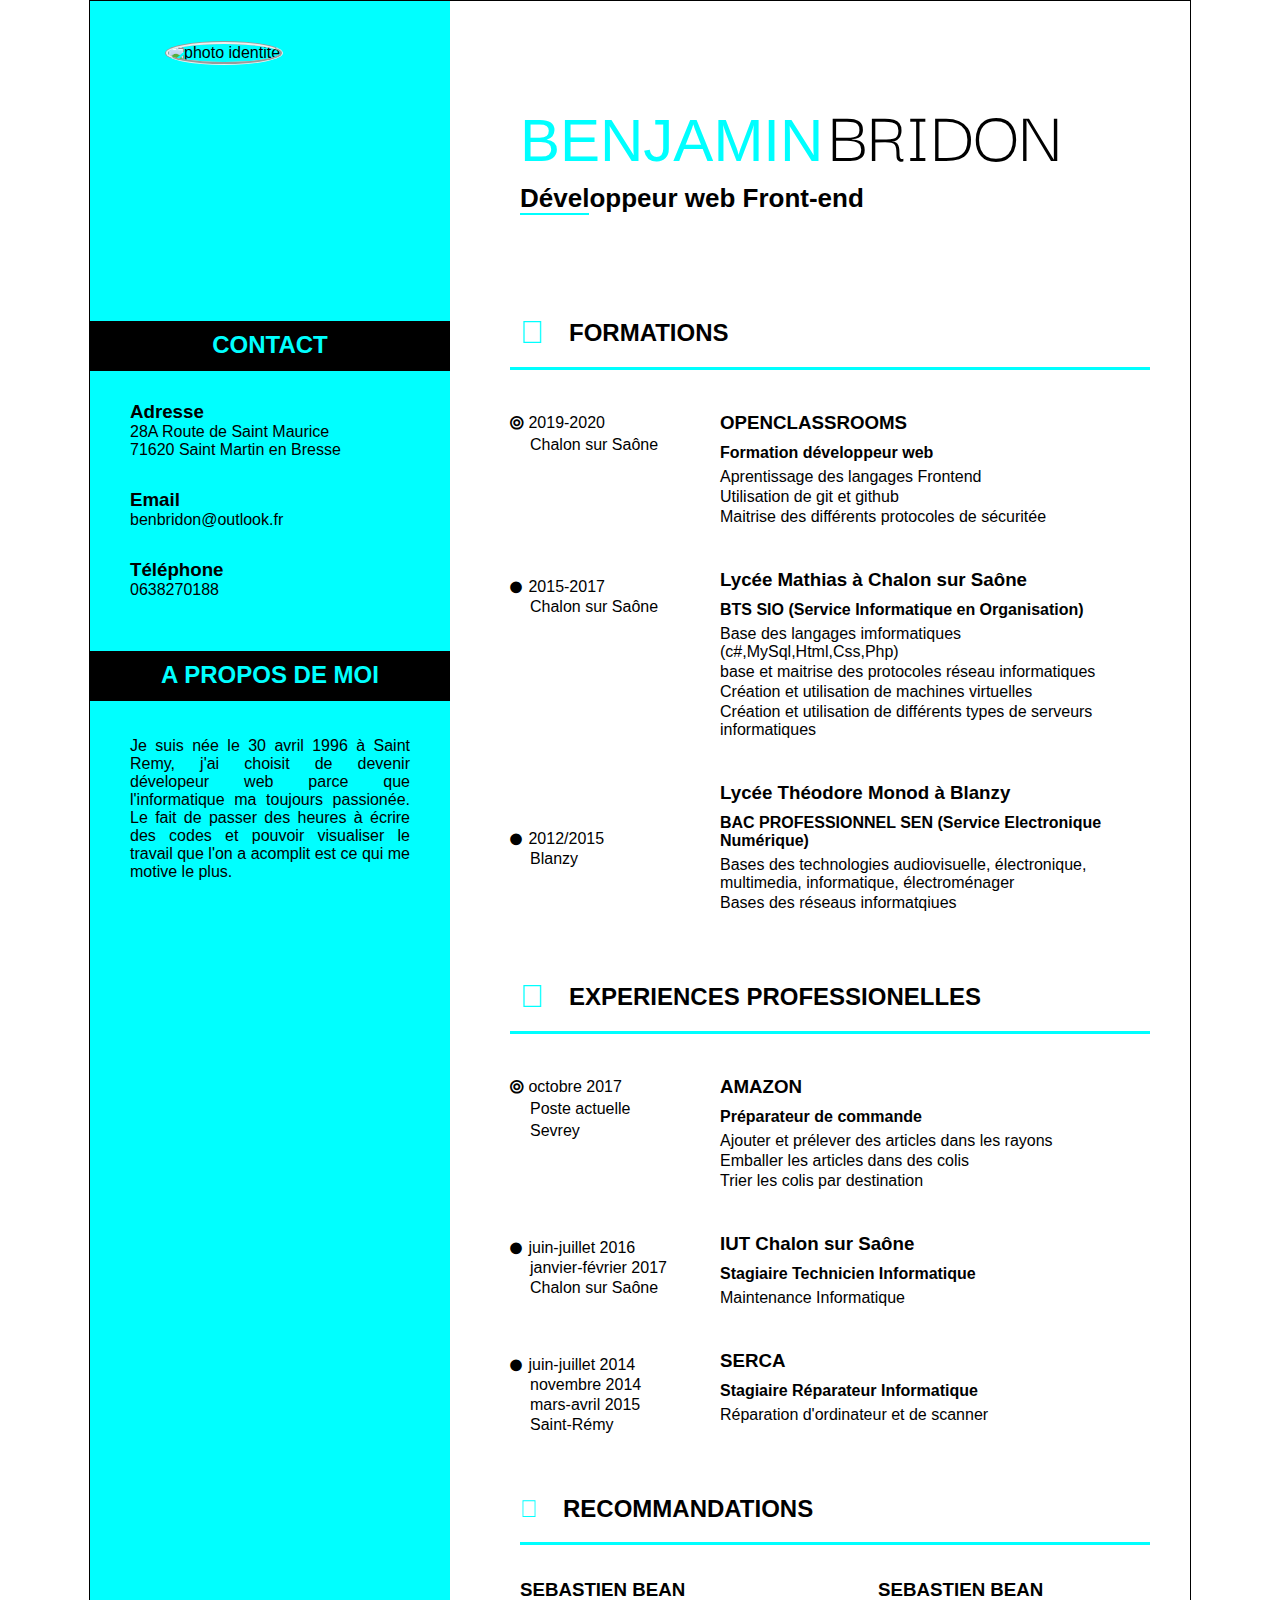
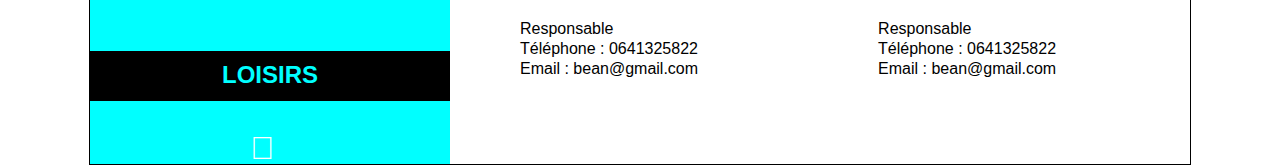
==== commit 43546abf: "Update index.html" ====
--- a/index.html
+++ b/index.html
@@ -19,7 +19,7 @@
 
     <section id="conteneur1">
 
-        <aside id="photo"><img src="images/photo.png" alt=photo identité></aside>
+        <aside id="photo"><img src="images/photo.png" alt="photo identité"></aside>
 
         <div class="titre1"><h2> CONTACT </h2></div>
         <aside id="contact">
--- a/format_telephone.css
+++ b/format_telephone.css
@@ -23,13 +23,7 @@
 .titre1 {
     width: 400px;
 }
-#conteneur1 p {
-    font-size: 0,4em;
-}
 
-#conteneur2 p {
-    font-size: 0,4em;
-}
 #etudiant {
     font-size:15px;
     margin-right:10%;
--- a/format_telephone_small.css
+++ b/format_telephone_small.css
@@ -23,13 +23,7 @@
 .titre1 {
     width: 400px;
 }
-#conteneur1 p {
-    font-size: 0,4em;
-}
 
-#conteneur2 p {
-    font-size: 0,4em;
-}
 #etudiant {
     font-size:15px;
     margin-right:10%;
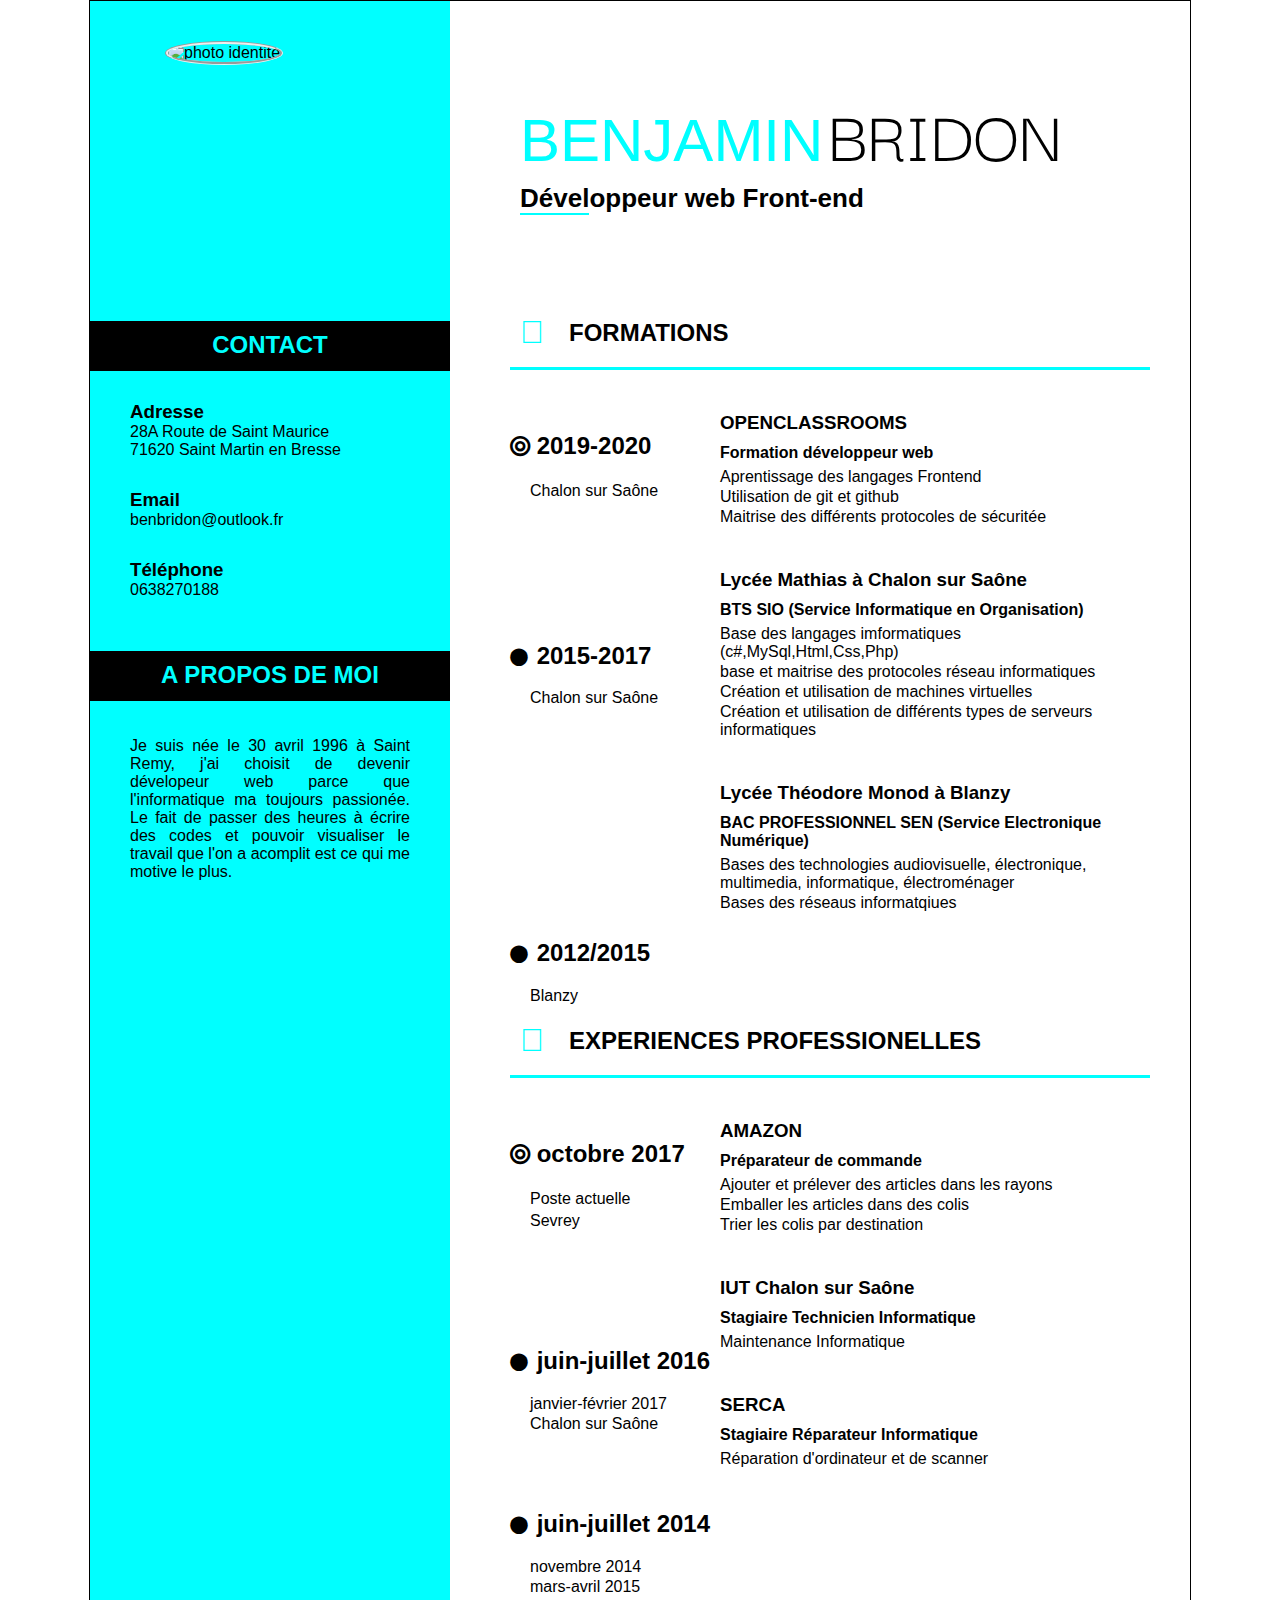
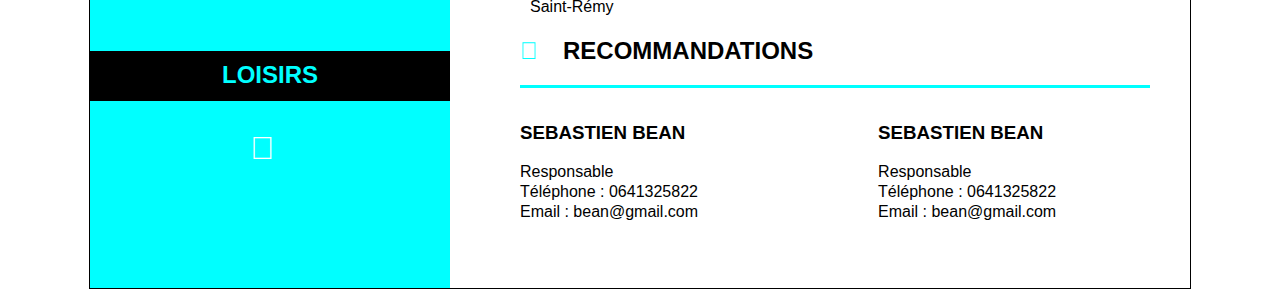
==== commit 2c7a0093: "Update index.html" ====
--- a/index.html
+++ b/index.html
@@ -18,7 +18,6 @@
 
 
     <section id="conteneur1">
-
         <aside id="photo"><img src="images/photo.png" alt="photo identité"></aside>
 
         <div class="titre1"><h2> CONTACT </h2></div>
@@ -66,21 +65,22 @@
             <span id="nom2">BRIDON</span>
             <p><span id="metier">Dével</span>oppeur web Front-end</p>
         </div>
-
-
         <div class="titre2"><h2><i class="fal fa-graduation-cap subtitle_icon fa-lg"></i>FORMATIONS</h2></div>
         <section id="formation">
+            
+
             <article id="dateformation">
+
                 <div class="date1">
 
-                    <p><i class="fas fa-bullseye fa-sm"></i> 2019-2020</p>
+                    <h2><i class="fas fa-bullseye fa-sm"></i> 2019-2020</h2>
                     <p class="ville">Chalon sur Saône</p>
 
                 </div>
 
                 <div class="date2">
 
-                    <p> <i class="fas fa-circle fa-xs"></i> 2015-2017</p>
+                    <h2> <i class="fas fa-circle fa-xs"></i> 2015-2017</h2>
                     <p class="ville">  Chalon sur Saône</p>
 
 
@@ -88,7 +88,7 @@
                 <div class="date3">
 
 
-                    <p>  <i class="fas fa-circle fa-xs"></i> 2012/2015</p>
+                    <h2>  <i class="fas fa-circle fa-xs"></i> 2012/2015</h2>
 
                     <p class="ville">
                         Blanzy
@@ -150,7 +150,7 @@
             <article id="date-experience">
                 <div class="experience1">
 
-                    <p><i class="fas fa-bullseye fa-sm"></i> octobre 2017</p>
+                    <h2><i class="fas fa-bullseye fa-sm"></i> octobre 2017</h2>
                     <p class="fonct">Poste actuelle</p>
                     <p class="ville">Sevrey</p>
 
@@ -159,14 +159,14 @@
 
                 <div class="experience2">
 
-                    <p><i class="fas fa-circle fa-xs"></i> juin-juillet 2016</p>
+                    <h2><i class="fas fa-circle fa-xs"></i> juin-juillet 2016</h2>
                     <p class="fonct">janvier-février 2017</p>
                     <p class="ville">Chalon sur Saône</p>
 
                 </div>
                 <div class="experience3">
 
-                    <p><i class="fas fa-circle fa-xs"></i> juin-juillet 2014</p>
+                    <h2><i class="fas fa-circle fa-xs"></i> juin-juillet 2014</h2>
                     <p class="fonct">novembre 2014</p>
                     <p class="fonct">mars-avril 2015</p>
                     <p class="ville">Saint-Rémy</p>
--- a/format_tablette.css
+++ b/format_tablette.css
@@ -2,7 +2,7 @@
     display: flex;
     flex-direction: column;
     flex-wrap: wrap;
-    width: 1000px;
+    width: 800px;
     text-orientation: initial;
 }
 
@@ -11,85 +11,84 @@
 }
 
 #etudiant {
-    margin-left:8%;
-    margin-right:20%;
-    text-align:justify;
+    margin-left: 8%;
+    text-align: justify;
 }
 
 
 #conteneur2 p {
     font-size: 1em;
 }
+
 #conteneur1 p {
     font-size: 1em;
 }
 
 #formation {
     margin-left: 20px;
-    width: 980px;
-    display: flex;
-    flex-direction: column;
-    height: auto;
-}
-#formation h4{
-    font-size:20px;
-}
+    width: 90%;
+    display: flex;
+    flex-direction: column;
+    height: auto;
+}
+
+    #formation h4 {
+        font-size: 20px;
+    }
+
 .date1 {
-        margin-top: 22px;
-        margin-bottom: 0px;
-	margin-left:3%;
-    }
+    margin-top: 22px;
+    margin-bottom: 0px;
+    margin-left: 3%;
+}
 
 .date2 {
     margin-top: 22px;
     margin-bottom: 0px;
-    margin-left:3%;
+    margin-left: 3%;
 }
 
 .date3 {
     margin-top: 22px;
     margin-bottom: 0px;
-    margin-left:3%;
+    margin-left: 3%;
 }
 
 #dateformation .date1 {
     order: 1;
-    margin-left:3%;
+    margin-left: 3%;
 }
 
 #dateformation .date2 {
     order: 3;
-    margin-left:3%;
+    margin-left: 3%;
 }
 
 #dateformation .date3 {
     order: 5;
-    margin-left:3%;
+    margin-left: 3%;
 }
 
 #formation1 {
     order: 2;
     margin-top: 0px;
-    margin-left:7%;
-    margin-right:25%;
-    width:95%;
-    text-align:left;
+    margin-left: 7%;
+    width: 90%;
+    text-align: left;
 }
 
 #formation2 {
     order: 4;
     margin-left: 7%;
-    margin-right: 25%;
-    width:95%;
-    text-align:left;
+    width: 90%;
+    text-align: left;
 }
 
 #formation3 {
     order: 6;
     margin-left: 4%;
-    margin-right: 30%;
-    width:65%;
-    text-align:left;
+    width: 80%;
+    text-align: left;
 }
 
 #formation1 h3 {
@@ -114,19 +113,20 @@
 
 #experience {
     margin-left: 20px;
-    width: 980px;
-    display: flex;
-    flex-direction: column;
-    height: auto;
-}
-
-#experience h3 {
-        margin-top:10px;
-    }
-	
-#experience h4 {
+    width: 90%;
+    display: flex;
+    flex-direction: column;
+    height: auto;
+}
+
+    #experience h3 {
+        margin-top: 10px;
+    }
+
+    #experience h4 {
         font-size: 20px;
     }
+
 #date-experience {
     display: contents;
 }
@@ -134,84 +134,84 @@
 #lieu-experience {
     display: contents;
 }
+
 .experience1 {
     order: 1;
     margin-bottom: 0px;
     margin-top: 22px;
-    margin-left:7%;
-}
+    margin-left: 7%;
+}
+
 .experience2 {
     order: 3;
     margin-bottom: 0px;
     margin-top: 22px;
-    margin-left:7%;
-	
-}
+    margin-left: 7%;
+}
+
 .experience3 {
     order: 5;
     margin-bottom: 0px;
     margin-top: 22px;
-    margin-left:7%;
-}
+    margin-left: 7%;
+}
+
 #lieu1 {
     order: 2;
     margin-bottom: 10px;
     margin-top: 5px;
     margin-left: 7%;
-    margin-right: 25%;
-    width:95%;
-    text-align:left;
-}
+    text-align: left;
+}
+
 #lieu2 {
     order: 4;
     margin-bottom: 10px;
     margin-left: 7%;
-    margin-right: 25%;
-    width:95%;
-    text-align:left;
-}
+    text-align: left;
+}
+
 #lieu3 {
     order: 6;
     margin-left: 7%;
-    margin-right: 25%;
-    width:95%;
-    text-align:left;
-}
-    #propo {
+    text-align: left;
+}
+
+#propo {
     height: 150px;
-    margin-right:25%;
-    width:70%;
-    text-align:left;
+    width: 75%;
+    text-align: left;
 }
 
 #contact {
     height: auto;
-    width: 100%;
-    padding-bottom:10px;
-    margin-left:5%;
-    text-align:left;
+    width: 90%;
+    padding-bottom: 10px;
+    margin-left: 5%;
+    text-align: left;
 }
 
 #reco {
     margin-left: 0px;
-    width: 100%;
-    display:flex;
-    flex-direction:column;
-    height:auto;
+    width: 90%;
+    display: flex;
+    flex-direction: column;
+    height: auto;
+    margin-left: 5%;
 }
 
 #loisir {
-    width: 100%;
+    width: 90%;
 }
 
 #conteneur1 {
     order: 2;
-    width: 100%;
+    width: 95%;
 }
 
 #conteneur2 {
     order: 1;
-    width: 100%;
+    width: 90%;
 }
 
 .titre1 {
@@ -219,44 +219,56 @@
 }
 
 #activ {
-    padding-left:9%;
-	height: 80px;
-}
-#activ i {
+    padding-left: 9%;
+    height: 80px;
+}
+
+    #activ i {
         padding-right: 35px;
     }
+
 .titre2 {
     margin-left: 20px;
-    margin-bottom:0px;
-}
-.fa-graduation-cap{
-    margin-left:7%;
-}
-.fa-briefcase{
-    margin-left:7%;
-}
-.fa-pencil-alt{
-    margin-left:7%;
-}
+    margin-bottom: 0px;
+    width: 90%;
+}
+
+.fa-graduation-cap {
+    margin-left: 7%;
+}
+
+.fa-briefcase {
+    margin-left: 7%;
+}
+
+.fa-pencil-alt {
+    margin-left: 7%;
+}
+
 #source1 {
-	margin-left: 7%;
-	order:1;
-}
-#source2{
-	order:2;
-	margin-left:7%;
-	margin-bottom:10px;
+    margin-left: 7%;
+    order: 1;
+    width:60%;
+}
+
+#source2 {
+    order: 2;
+    margin-left: 7%;
+    margin-bottom: 10px;
+    width:60%;
 }
 
 #propo p {
-	padding-top: 0px;
-}
+    padding-top: 0px;
+}
+
 .titre2 h2 {
     text-align: left;
     padding-top: 0px;
     padding-bottom: 0px;
 }
-.titre1 h2{
-	text-align:left;
-    margin-left:9%;
-}
+
+.titre1 h2 {
+    text-align: left;
+    margin-left: 9%;
+}
